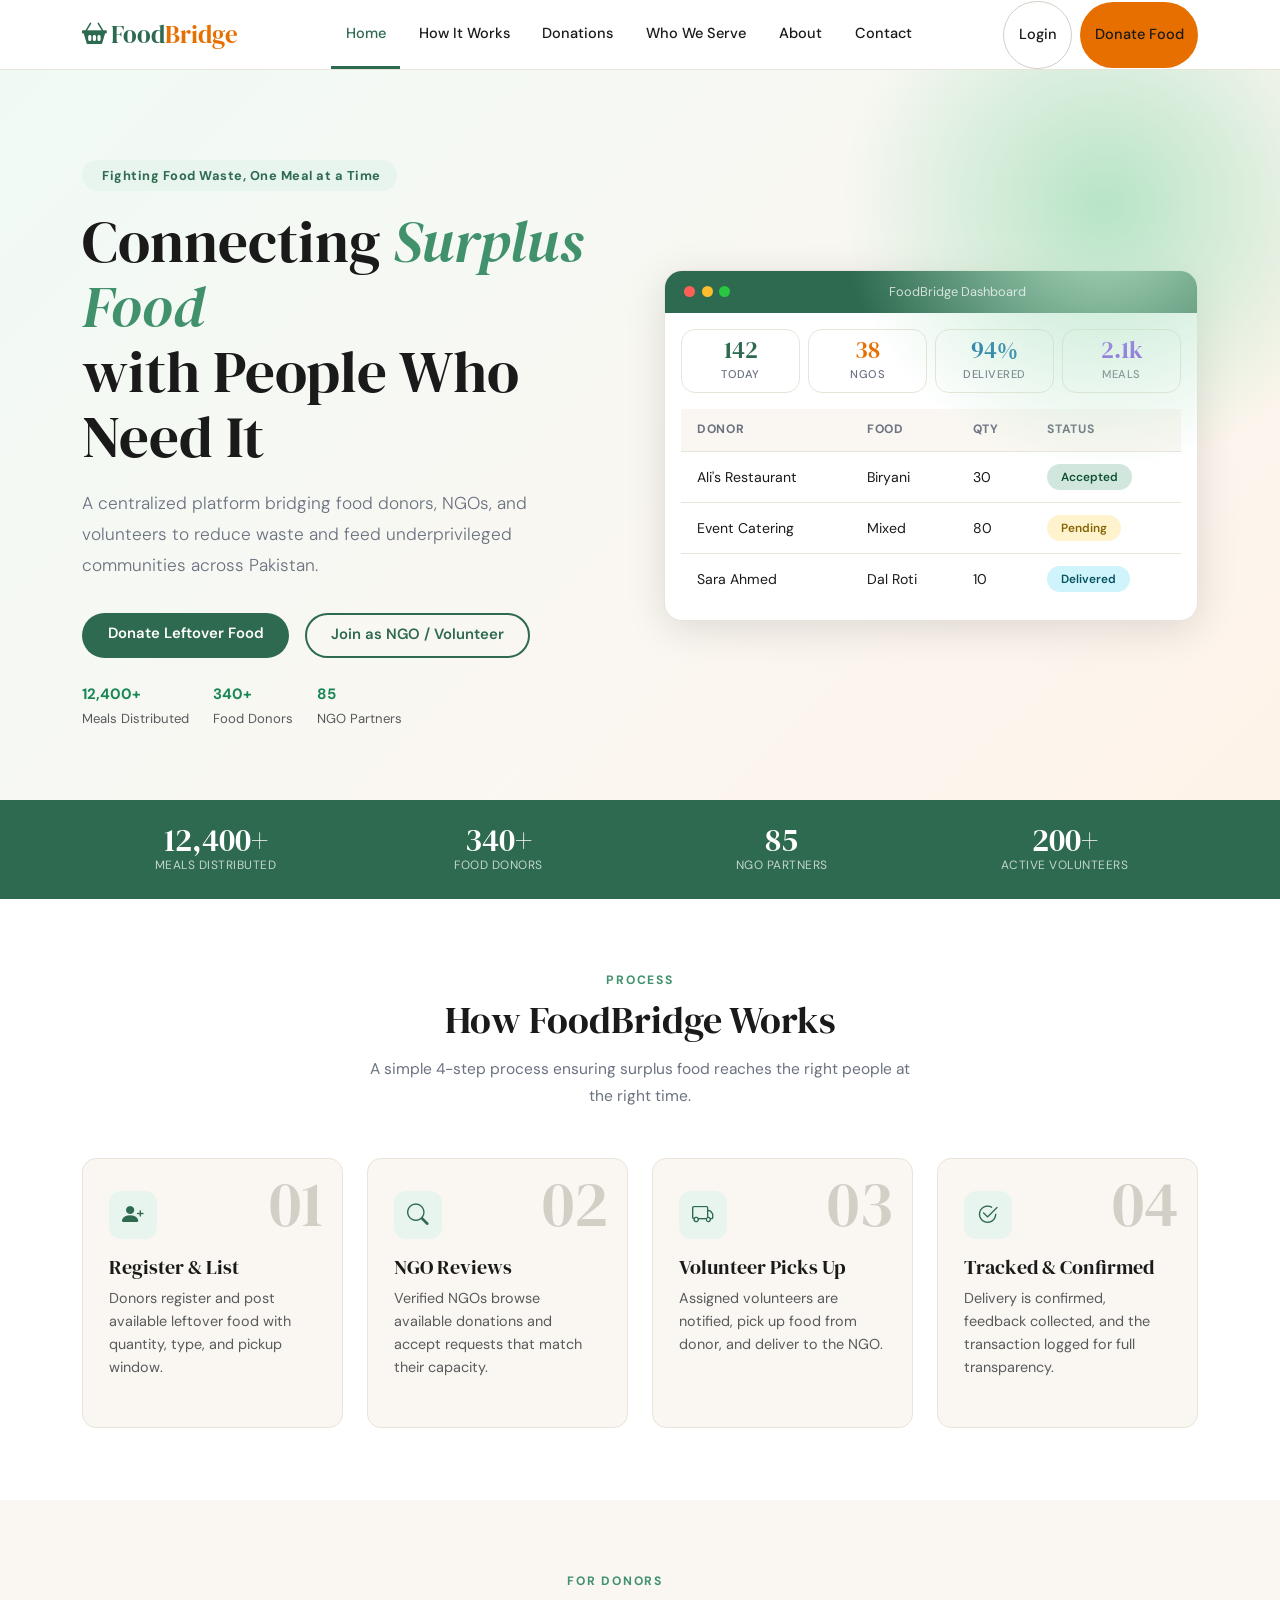
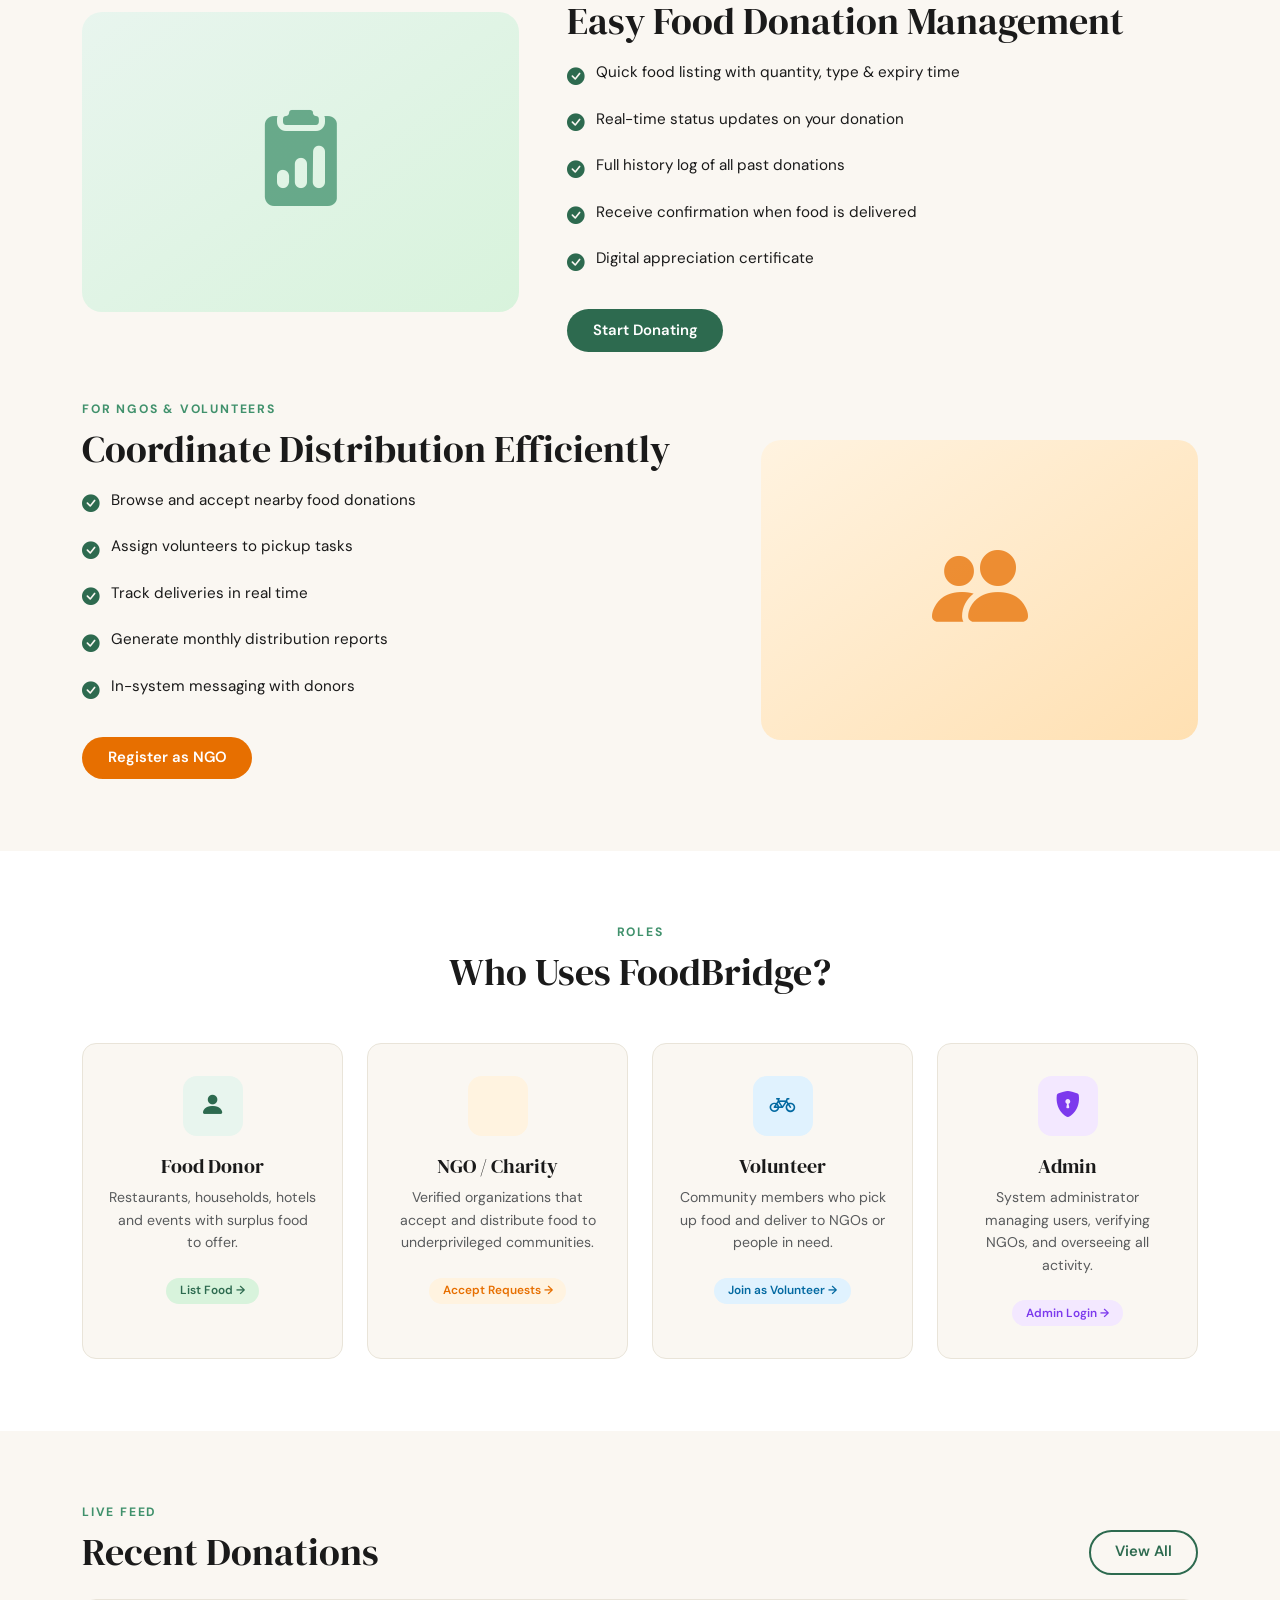
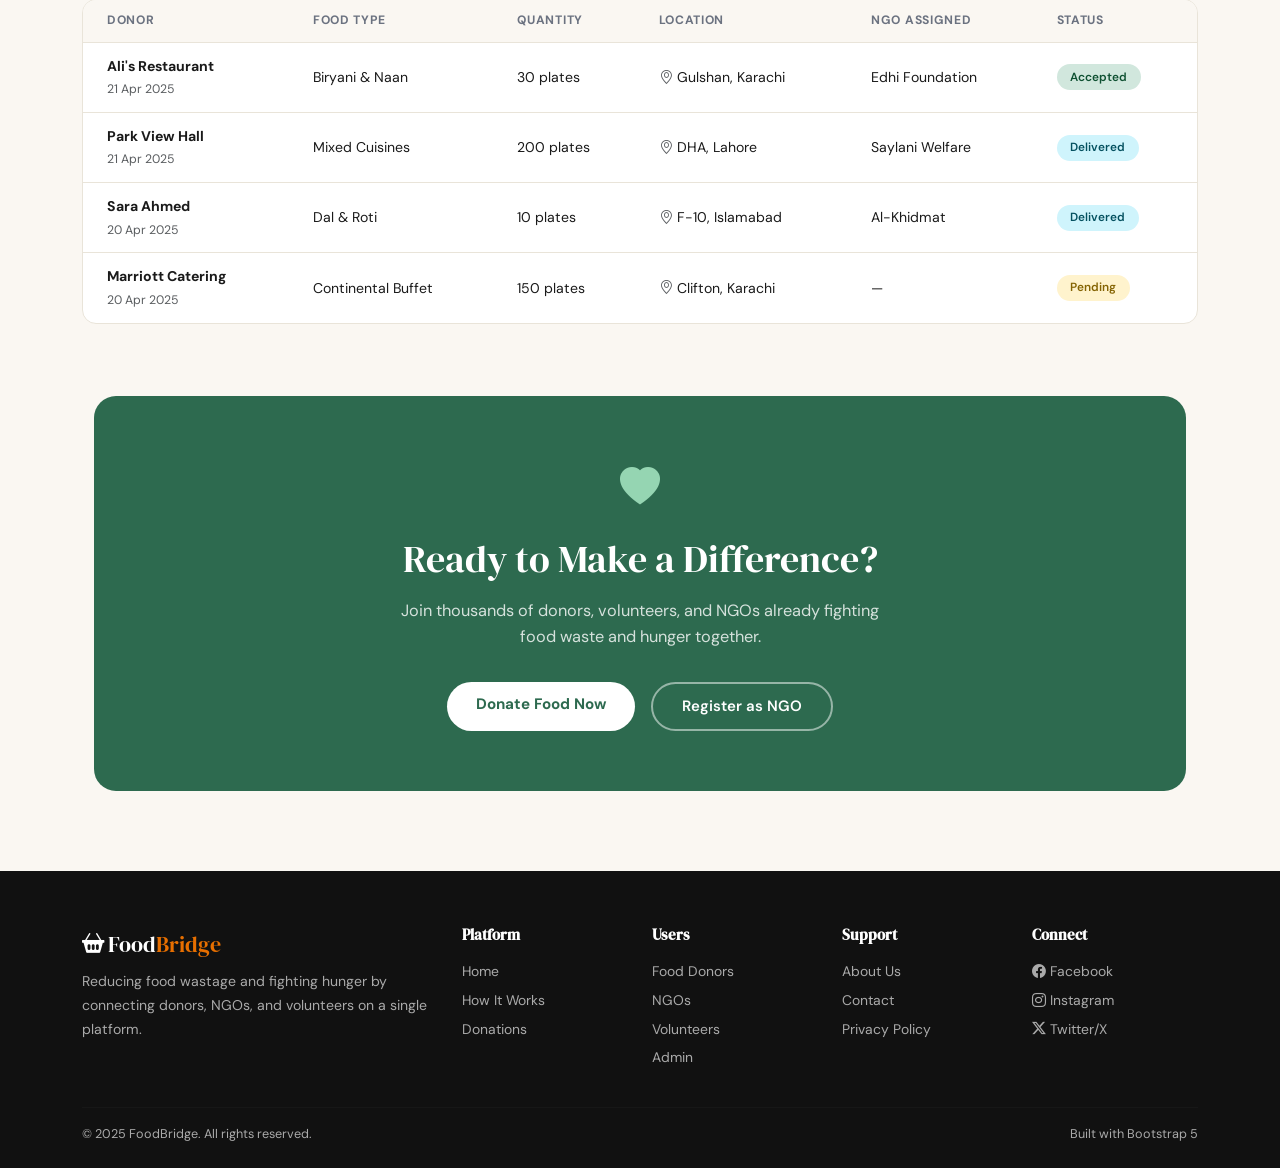
==== index.html @ a59d972d "added pages" ====
<!DOCTYPE html>
<html lang="en">
<head>
  <meta charset="UTF-8"/>
  <meta name="viewport" content="width=device-width,initial-scale=1"/>
  <title>FoodBridge – Leftover Food Management System</title>
  <link href="https://cdn.jsdelivr.net/npm/bootstrap@5.3.3/dist/css/bootstrap.min.css" rel="stylesheet"/>
  <link href="https://cdn.jsdelivr.net/npm/bootstrap-icons@1.11.3/font/bootstrap-icons.min.css" rel="stylesheet"/>
  <link href="../assets/css/style.css" rel="stylesheet"/>
</head>
<body>

<!-- NAVBAR -->
<nav class="navbar navbar-expand-lg fb-navbar">
  <div class="container">
    <a class="navbar-brand" href="index.html"><i class="bi bi-basket2-fill me-1"></i>Food<span>Bridge</span></a>
    <button class="navbar-toggler border-0" type="button" data-bs-toggle="collapse" data-bs-target="#nav">
      <span class="navbar-toggler-icon"></span>
    </button>
    <div class="collapse navbar-collapse" id="nav">
      <ul class="navbar-nav mx-auto gap-1">
        <li class="nav-item"><a class="nav-link active" href="index.html">Home</a></li>
        <li class="nav-item"><a class="nav-link" href="#how">How It Works</a></li>
        <li class="nav-item"><a class="nav-link" href="donations-list.html">Donations</a></li>
        <li class="nav-item"><a class="nav-link" href="#roles">Who We Serve</a></li>
        <li class="nav-item"><a class="nav-link" href="about.html">About</a></li>
        <li class="nav-item"><a class="nav-link" href="about.html#contact">Contact</a></li>
      </ul>
      <div class="d-flex align-items-center gap-2">
        <a href="login.html" class="nav-link btn-nav-login">Login</a>
        <a href="donate-form.html" class="nav-link btn-nav-donate">Donate Food</a>
      </div>
    </div>
  </div>
</nav>

<!-- HERO -->
<section class="hero-section">
  <div class="container">
    <div class="row align-items-center g-5">
      <div class="col-lg-6" data-aos="fade-right">
        <div class="hero-badge"><i class="bi bi-leaf-fill me-1"></i>Fighting Food Waste, One Meal at a Time</div>
        <h1>Connecting <em>Surplus Food</em><br>with People Who Need It</h1>
        <p class="lead">A centralized platform bridging food donors, NGOs, and volunteers to reduce waste and feed underprivileged communities across Pakistan.</p>
        <div class="d-flex flex-wrap gap-3">
          <a href="donate-form.html" class="btn-green">Donate Leftover Food</a>
          <a href="login.html" class="btn-outline-green">Join as NGO / Volunteer</a>
        </div>
        <div class="d-flex flex-wrap gap-4 mt-4">
          <div><span class="fw-bold text-success">12,400+</span><br><small class="text-muted">Meals Distributed</small></div>
          <div><span class="fw-bold text-success">340+</span><br><small class="text-muted">Food Donors</small></div>
          <div><span class="fw-bold text-success">85</span><br><small class="text-muted">NGO Partners</small></div>
        </div>
      </div>
      <div class="col-lg-6">
        <!-- Mini Dashboard Preview -->
        <div class="dash-preview">
          <div class="dash-preview-bar">
            <div class="dash-dot" style="background:#ff5f57"></div>
            <div class="dash-dot" style="background:#febc2e"></div>
            <div class="dash-dot" style="background:#28c840"></div>
            <span class="text-white opacity-75 ms-auto me-auto" style="font-size:.8rem">FoodBridge Dashboard</span>
          </div>
          <div class="p-3">
            <div class="row g-2 mb-3">
              <div class="col-6 col-md-3"><div class="stat-card p-2 text-center"><div class="stat-val" style="font-size:1.5rem;color:var(--green)">142</div><div class="stat-lbl" style="font-size:.7rem">Today</div></div></div>
              <div class="col-6 col-md-3"><div class="stat-card p-2 text-center"><div class="stat-val" style="font-size:1.5rem;color:var(--amber)">38</div><div class="stat-lbl" style="font-size:.7rem">NGOs</div></div></div>
              <div class="col-6 col-md-3"><div class="stat-card p-2 text-center"><div class="stat-val" style="font-size:1.5rem;color:var(--blue)">94%</div><div class="stat-lbl" style="font-size:.7rem">Delivered</div></div></div>
              <div class="col-6 col-md-3"><div class="stat-card p-2 text-center"><div class="stat-val" style="font-size:1.5rem;color:var(--purple)">2.1k</div><div class="stat-lbl" style="font-size:.7rem">Meals</div></div></div>
            </div>
            <div class="table-responsive" style="font-size:.8rem">
              <table class="fb-table">
                <thead><tr><th>Donor</th><th>Food</th><th>Qty</th><th>Status</th></tr></thead>
                <tbody>
                  <tr><td>Ali's Restaurant</td><td>Biryani</td><td>30</td><td><span class="badge-status badge-accepted">Accepted</span></td></tr>
                  <tr><td>Event Catering</td><td>Mixed</td><td>80</td><td><span class="badge-status badge-pending">Pending</span></td></tr>
                  <tr><td>Sara Ahmed</td><td>Dal Roti</td><td>10</td><td><span class="badge-status badge-delivered">Delivered</span></td></tr>
                </tbody>
              </table>
            </div>
          </div>
        </div>
      </div>
    </div>
  </div>
</section>

<!-- STATS STRIP -->
<div class="stats-strip">
  <div class="container">
    <div class="row text-center g-3">
      <div class="col-6 col-md-3"><div class="s-num">12,400+</div><div class="s-lbl">Meals Distributed</div></div>
      <div class="col-6 col-md-3"><div class="s-num">340+</div><div class="s-lbl">Food Donors</div></div>
      <div class="col-6 col-md-3"><div class="s-num">85</div><div class="s-lbl">NGO Partners</div></div>
      <div class="col-6 col-md-3"><div class="s-num">200+</div><div class="s-lbl">Active Volunteers</div></div>
    </div>
  </div>
</div>

<!-- HOW IT WORKS -->
<section id="how" style="padding:72px 0;background:var(--white)">
  <div class="container">
    <div class="text-center mb-5">
      <span class="section-tag">Process</span>
      <h2 class="section-title">How FoodBridge Works</h2>
      <p class="section-sub mx-auto text-center">A simple 4-step process ensuring surplus food reaches the right people at the right time.</p>
    </div>
    <div class="row g-4">
      <div class="col-sm-6 col-lg-3">
        <div class="step-card h-100"><span class="step-num">01</span>
          <div class="step-icon"><i class="bi bi-person-plus-fill"></i></div>
          <h5>Register & List</h5><p class="text-muted" style="font-size:.9rem">Donors register and post available leftover food with quantity, type, and pickup window.</p>
        </div>
      </div>
      <div class="col-sm-6 col-lg-3">
        <div class="step-card h-100"><span class="step-num">02</span>
          <div class="step-icon"><i class="bi bi-search"></i></div>
          <h5>NGO Reviews</h5><p class="text-muted" style="font-size:.9rem">Verified NGOs browse available donations and accept requests that match their capacity.</p>
        </div>
      </div>
      <div class="col-sm-6 col-lg-3">
        <div class="step-card h-100"><span class="step-num">03</span>
          <div class="step-icon"><i class="bi bi-truck"></i></div>
          <h5>Volunteer Picks Up</h5><p class="text-muted" style="font-size:.9rem">Assigned volunteers are notified, pick up food from donor, and deliver to the NGO.</p>
        </div>
      </div>
      <div class="col-sm-6 col-lg-3">
        <div class="step-card h-100"><span class="step-num">04</span>
          <div class="step-icon"><i class="bi bi-check2-circle"></i></div>
          <h5>Tracked & Confirmed</h5><p class="text-muted" style="font-size:.9rem">Delivery is confirmed, feedback collected, and the transaction logged for full transparency.</p>
        </div>
      </div>
    </div>
  </div>
</section>

<!-- FEATURES -->
<section style="padding:72px 0">
  <div class="container">
    <div class="row align-items-center g-5 mb-5">
      <div class="col-lg-5">
        <div style="background:linear-gradient(145deg,#e8f5ee,#d8f3dc);border-radius:20px;padding:2.5rem;min-height:300px;display:flex;align-items:center;justify-content:center">
          <i class="bi bi-clipboard2-data-fill" style="font-size:6rem;color:var(--green-mid);opacity:.75"></i>
        </div>
      </div>
      <div class="col-lg-7">
        <span class="section-tag">For Donors</span>
        <h2 class="section-title">Easy Food Donation Management</h2>
        <ul class="feat-list mt-3">
          <li><i class="bi bi-check-circle-fill"></i>Quick food listing with quantity, type & expiry time</li>
          <li><i class="bi bi-check-circle-fill"></i>Real-time status updates on your donation</li>
          <li><i class="bi bi-check-circle-fill"></i>Full history log of all past donations</li>
          <li><i class="bi bi-check-circle-fill"></i>Receive confirmation when food is delivered</li>
          <li><i class="bi bi-check-circle-fill"></i>Digital appreciation certificate</li>
        </ul>
        <a href="donate-form.html" class="btn-green mt-3 d-inline-block">Start Donating</a>
      </div>
    </div>
    <div class="row align-items-center flex-lg-row-reverse g-5">
      <div class="col-lg-5">
        <div style="background:linear-gradient(145deg,#fff3e0,#ffe0b2);border-radius:20px;padding:2.5rem;min-height:300px;display:flex;align-items:center;justify-content:center">
          <i class="bi bi-people-fill" style="font-size:6rem;color:var(--amber);opacity:.75"></i>
        </div>
      </div>
      <div class="col-lg-7">
        <span class="section-tag">For NGOs & Volunteers</span>
        <h2 class="section-title">Coordinate Distribution Efficiently</h2>
        <ul class="feat-list mt-3">
          <li><i class="bi bi-check-circle-fill"></i>Browse and accept nearby food donations</li>
          <li><i class="bi bi-check-circle-fill"></i>Assign volunteers to pickup tasks</li>
          <li><i class="bi bi-check-circle-fill"></i>Track deliveries in real time</li>
          <li><i class="bi bi-check-circle-fill"></i>Generate monthly distribution reports</li>
          <li><i class="bi bi-check-circle-fill"></i>In-system messaging with donors</li>
        </ul>
        <a href="login.html" class="btn-amber mt-3 d-inline-block">Register as NGO</a>
      </div>
    </div>
  </div>
</section>

<!-- ROLES -->
<section id="roles" style="padding:72px 0;background:var(--white)">
  <div class="container">
    <div class="text-center mb-5">
      <span class="section-tag">Roles</span>
      <h2 class="section-title">Who Uses FoodBridge?</h2>
    </div>
    <div class="row g-4">
      <div class="col-sm-6 col-lg-3">
        <div class="role-card h-100">
          <div class="role-icon" style="background:#e8f5ee;color:var(--green)"><i class="bi bi-person-fill"></i></div>
          <h5>Food Donor</h5><p class="text-muted" style="font-size:.88rem">Restaurants, households, hotels and events with surplus food to offer.</p>
          <a href="donate-form.html" class="badge-status badge-verified mt-2 d-inline-block">List Food →</a>
        </div>
      </div>
      <div class="col-sm-6 col-lg-3">
        <div class="role-card h-100">
          <div class="role-icon" style="background:var(--amber-light);color:var(--amber)"><i class="bi bi-building-fill-heart"></i></div>
          <h5>NGO / Charity</h5><p class="text-muted" style="font-size:.88rem">Verified organizations that accept and distribute food to underprivileged communities.</p>
          <a href="login.html" class="badge-status badge-role-ngo mt-2 d-inline-block">Accept Requests →</a>
        </div>
      </div>
      <div class="col-sm-6 col-lg-3">
        <div class="role-card h-100">
          <div class="role-icon" style="background:var(--blue-light);color:var(--blue)"><i class="bi bi-bicycle"></i></div>
          <h5>Volunteer</h5><p class="text-muted" style="font-size:.88rem">Community members who pick up food and deliver to NGOs or people in need.</p>
          <a href="login.html" class="badge-status badge-role-vol mt-2 d-inline-block">Join as Volunteer →</a>
        </div>
      </div>
      <div class="col-sm-6 col-lg-3">
        <div class="role-card h-100">
          <div class="role-icon" style="background:var(--purple-light);color:var(--purple)"><i class="bi bi-shield-lock-fill"></i></div>
          <h5>Admin</h5><p class="text-muted" style="font-size:.88rem">System administrator managing users, verifying NGOs, and overseeing all activity.</p>
          <a href="login.html" class="badge-status badge-role-admin mt-2 d-inline-block">Admin Login →</a>
        </div>
      </div>
    </div>
  </div>
</section>

<!-- RECENT DONATIONS -->
<section style="padding:72px 0">
  <div class="container">
    <div class="d-flex align-items-end justify-content-between flex-wrap gap-3 mb-4">
      <div><span class="section-tag">Live Feed</span><h2 class="section-title mb-0">Recent Donations</h2></div>
      <a href="donations-list.html" class="btn-outline-green">View All</a>
    </div>
    <div class="fb-card p-0 overflow-hidden">
      <div class="table-responsive">
        <table class="fb-table">
          <thead><tr><th class="ps-4">Donor</th><th>Food Type</th><th>Quantity</th><th>Location</th><th>NGO Assigned</th><th>Status</th></tr></thead>
          <tbody>
            <tr><td class="ps-4"><strong>Ali's Restaurant</strong><br><small class="text-muted">21 Apr 2025</small></td><td>Biryani & Naan</td><td>30 plates</td><td><i class="bi bi-geo-alt text-muted me-1"></i>Gulshan, Karachi</td><td>Edhi Foundation</td><td><span class="badge-status badge-accepted">Accepted</span></td></tr>
            <tr><td class="ps-4"><strong>Park View Hall</strong><br><small class="text-muted">21 Apr 2025</small></td><td>Mixed Cuisines</td><td>200 plates</td><td><i class="bi bi-geo-alt text-muted me-1"></i>DHA, Lahore</td><td>Saylani Welfare</td><td><span class="badge-status badge-delivered">Delivered</span></td></tr>
            <tr><td class="ps-4"><strong>Sara Ahmed</strong><br><small class="text-muted">20 Apr 2025</small></td><td>Dal & Roti</td><td>10 plates</td><td><i class="bi bi-geo-alt text-muted me-1"></i>F-10, Islamabad</td><td>Al-Khidmat</td><td><span class="badge-status badge-delivered">Delivered</span></td></tr>
            <tr><td class="ps-4"><strong>Marriott Catering</strong><br><small class="text-muted">20 Apr 2025</small></td><td>Continental Buffet</td><td>150 plates</td><td><i class="bi bi-geo-alt text-muted me-1"></i>Clifton, Karachi</td><td>—</td><td><span class="badge-status badge-pending">Pending</span></td></tr>
          </tbody>
        </table>
      </div>
    </div>
  </div>
</section>

<!-- CTA -->
<section style="padding:0 0 80px">
  <div class="container">
    <div class="cta-block">
      <i class="bi bi-heart-fill fs-1 mb-3 d-block" style="color:var(--green-light)"></i>
      <h2>Ready to Make a Difference?</h2>
      <p>Join thousands of donors, volunteers, and NGOs already fighting food waste and hunger together.</p>
      <div class="d-flex justify-content-center flex-wrap gap-3">
        <a href="donate-form.html" class="btn-white">Donate Food Now</a>
        <a href="login.html" style="border:2px solid rgba(255,255,255,.5);color:#fff;border-radius:50px;padding:.65rem 1.8rem;font-weight:600;display:inline-block">Register as NGO</a>
      </div>
    </div>
  </div>
</section>

<!-- FOOTER -->
<footer class="fb-footer">
  <div class="container">
    <div class="row g-4">
      <div class="col-lg-4">
        <div class="brand mb-2"><i class="bi bi-basket2-fill me-1"></i>Food<span>Bridge</span></div>
        <p style="font-size:.88rem;line-height:1.7">Reducing food wastage and fighting hunger by connecting donors, NGOs, and volunteers on a single platform.</p>
      </div>
      <div class="col-6 col-md-3 col-lg-2"><h6>Platform</h6><a href="index.html">Home</a><a href="#how">How It Works</a><a href="donations-list.html">Donations</a></div>
      <div class="col-6 col-md-3 col-lg-2"><h6>Users</h6><a href="donate-form.html">Food Donors</a><a href="login.html">NGOs</a><a href="login.html">Volunteers</a><a href="login.html">Admin</a></div>
      <div class="col-6 col-md-3 col-lg-2"><h6>Support</h6><a href="about.html">About Us</a><a href="about.html#contact">Contact</a><a href="#">Privacy Policy</a></div>
      <div class="col-6 col-md-3 col-lg-2"><h6>Connect</h6><a href="#"><i class="bi bi-facebook me-1"></i>Facebook</a><a href="#"><i class="bi bi-instagram me-1"></i>Instagram</a><a href="#"><i class="bi bi-twitter-x me-1"></i>Twitter/X</a></div>
    </div>
    <hr/><div class="d-flex flex-wrap justify-content-between gap-2"><small>© 2025 FoodBridge. All rights reserved.</small><small>Built with Bootstrap 5</small></div>
  </div>
</footer>

<script src="https://cdn.jsdelivr.net/npm/bootstrap@5.3.3/dist/js/bootstrap.bundle.min.js"></script>
<script src="../js/main.js"></script>
</body>
</html>
---- assets/css/style.css ----
/* ============================================================
   FoodBridge – Global Stylesheet
   Leftover Food Management System
   ============================================================ */

@import url('https://fonts.googleapis.com/css2?family=DM+Serif+Display:ital@0;1&family=DM+Sans:opsz,wght@9..40,300;9..40,400;9..40,500;9..40,600;9..40,700&display=swap');

/* ── CSS VARIABLES ── */
:root {
  --green:        #2d6a4f;
  --green-mid:    #40916c;
  --green-light:  #95d5b2;
  --green-pale:   #d8f3dc;
  --cream:        #faf7f2;
  --sand:         #e9e4d9;
  --sand-dark:    #d4cfc6;
  --amber:        #e76f00;
  --amber-light:  #fff3e0;
  --red:          #dc3545;
  --blue:         #0369a1;
  --blue-light:   #e0f2fe;
  --purple:       #7c3aed;
  --purple-light: #f3e8ff;
  --text-dark:    #1a1a1a;
  --text-mid:     #374151;
  --text-muted:   #6b7280;
  --white:        #ffffff;
  --radius:       14px;
  --radius-sm:    8px;
  --radius-lg:    20px;
  --shadow-sm:    0 2px 8px rgba(0,0,0,.07);
  --shadow:       0 4px 24px rgba(45,106,79,.12);
  --shadow-lg:    0 8px 40px rgba(0,0,0,.12);
  --sidebar-w:    260px;
  --topbar-h:     64px;
  --transition:   all .22s ease;
}

/* ── RESET & BASE ── */
*, *::before, *::after { box-sizing: border-box; margin: 0; padding: 0; }
html { scroll-behavior: smooth; }
body { font-family: 'DM Sans', sans-serif; background: var(--cream); color: var(--text-dark); line-height: 1.6; font-size: 15px; }
a { text-decoration: none; color: inherit; }
img { max-width: 100%; }
ul { list-style: none; padding: 0; margin: 0; }

/* ── TYPOGRAPHY ── */
h1, h2, h3, h4, h5, h6 { font-family: 'DM Serif Display', serif; line-height: 1.2; }
.serif { font-family: 'DM Serif Display', serif; }
.section-tag { font-size: .76rem; font-weight: 700; letter-spacing: 1.8px; text-transform: uppercase; color: var(--green-mid); margin-bottom: .4rem; display: block; }
.section-title { font-size: clamp(1.8rem, 3vw, 2.5rem); margin-bottom: .8rem; }
.section-sub  { color: var(--text-muted); font-size: .97rem; line-height: 1.75; max-width: 540px; }

/* ── NAVBAR ── */
.fb-navbar { background: var(--white); border-bottom: 1.5px solid var(--sand); padding: 0 2rem; position: sticky; top: 0; z-index: 1030; }
.fb-navbar .navbar-brand { font-family: 'DM Serif Display', serif; font-size: 1.55rem; color: var(--green) !important; }
.fb-navbar .navbar-brand span { color: var(--amber); }
.fb-navbar .nav-link { font-size: .91rem; font-weight: 500; color: var(--text-dark) !important; padding: 1.35rem .9rem !important; border-bottom: 3px solid transparent; transition: var(--transition); }
.fb-navbar .nav-link:hover, .fb-navbar .nav-link.active { color: var(--green) !important; border-bottom-color: var(--green); }
.btn-nav-login  { border: 1.5px solid var(--sand-dark) !important; border-radius: 50px !important; padding: .4rem 1.1rem !important; border-bottom: 1.5px solid var(--sand-dark) !important; }
.btn-nav-donate { background: var(--amber); color: #fff !important; border-radius: 50px !important; padding: .42rem 1.3rem !important; border-bottom: none !important; font-weight: 600; }
.btn-nav-donate:hover { background: #c95e00; }

/* ── BUTTONS ── */
.btn-green        { background: var(--green); color: #fff; border: none; border-radius: 50px; padding: .6rem 1.6rem; font-weight: 600; font-size: .93rem; transition: var(--transition); display: inline-block; cursor: pointer; }
.btn-green:hover  { background: var(--green-mid); color: #fff; }
.btn-amber        { background: var(--amber); color: #fff; border: none; border-radius: 50px; padding: .6rem 1.6rem; font-weight: 600; font-size: .93rem; transition: var(--transition); display: inline-block; cursor: pointer; }
.btn-amber:hover  { background: #c95e00; color: #fff; }
.btn-outline-green { border: 2px solid var(--green); color: var(--green); background: transparent; border-radius: 50px; padding: .55rem 1.5rem; font-weight: 600; font-size: .93rem; transition: var(--transition); display: inline-block; cursor: pointer; }
.btn-outline-green:hover { background: var(--green); color: #fff; }
.btn-white        { background: #fff; color: var(--green); border: none; border-radius: 50px; padding: .65rem 1.8rem; font-weight: 700; font-size: .95rem; transition: var(--transition); display: inline-block; cursor: pointer; }
.btn-white:hover  { background: var(--cream); }
.btn-sm-green     { background: var(--green); color: #fff; border: none; border-radius: 8px; padding: .35rem 1rem; font-size: .82rem; font-weight: 600; cursor: pointer; transition: var(--transition); }
.btn-sm-green:hover { background: var(--green-mid); }
.btn-sm-amber     { background: var(--amber); color: #fff; border: none; border-radius: 8px; padding: .35rem 1rem; font-size: .82rem; font-weight: 600; cursor: pointer; transition: var(--transition); }
.btn-sm-red       { background: var(--red); color: #fff; border: none; border-radius: 8px; padding: .35rem 1rem; font-size: .82rem; font-weight: 600; cursor: pointer; }
.btn-sm-outline   { background: transparent; color: var(--text-muted); border: 1.5px solid var(--sand-dark); border-radius: 8px; padding: .33rem .9rem; font-size: .82rem; font-weight: 500; cursor: pointer; transition: var(--transition); }
.btn-sm-outline:hover { border-color: var(--green); color: var(--green); }

/* ── BADGES ── */
.badge-status      { display: inline-block; font-size: .74rem; font-weight: 600; border-radius: 50px; padding: .22rem .85rem; }
.badge-pending     { background: #fff3cd; color: #856404; }
.badge-accepted    { background: #d1e7dd; color: #0f5132; }
.badge-delivered   { background: #cff4fc; color: #055160; }
.badge-rejected    { background: #f8d7da; color: #842029; }
.badge-active      { background: #d1e7dd; color: #0f5132; }
.badge-inactive    { background: #e2e3e5; color: #41464b; }
.badge-verified    { background: var(--green-pale); color: var(--green); }
.badge-role-donor  { background: var(--green-pale); color: var(--green); }
.badge-role-ngo    { background: var(--amber-light); color: var(--amber); }
.badge-role-vol    { background: var(--blue-light); color: var(--blue); }
.badge-role-admin  { background: var(--purple-light); color: var(--purple); }

/* ── CARDS ── */
.fb-card { background: var(--white); border-radius: var(--radius); border: 1.5px solid var(--sand); padding: 1.6rem; transition: var(--transition); }
.fb-card:hover { box-shadow: var(--shadow); }
.stat-card { background: var(--white); border-radius: var(--radius); border: 1.5px solid var(--sand); padding: 1.4rem 1.6rem; }
.stat-card .stat-val { font-family: 'DM Serif Display', serif; font-size: 2.2rem; line-height: 1; }
.stat-card .stat-lbl { font-size: .78rem; color: var(--text-muted); font-weight: 500; text-transform: uppercase; letter-spacing: .5px; margin-top: .25rem; }
.stat-card .stat-icon { width: 44px; height: 44px; border-radius: 10px; display: flex; align-items: center; justify-content: center; font-size: 1.2rem; }

/* ── FORMS ── */
.fb-form-group { margin-bottom: 1.2rem; }
.fb-form-group label { display: block; font-size: .87rem; font-weight: 600; margin-bottom: .4rem; color: var(--text-mid); }
.fb-input { width: 100%; border: 1.5px solid var(--sand-dark); border-radius: var(--radius-sm); padding: .65rem 1rem; font-family: 'DM Sans', sans-serif; font-size: .93rem; color: var(--text-dark); background: var(--white); transition: var(--transition); outline: none; }
.fb-input:focus { border-color: var(--green); box-shadow: 0 0 0 3px rgba(45,106,79,.1); }
.fb-select { appearance: none; background-image: url("data:image/svg+xml,%3Csvg xmlns='http://www.w3.org/2000/svg' width='12' height='8' viewBox='0 0 12 8'%3E%3Cpath d='M1 1l5 5 5-5' stroke='%236b7280' stroke-width='1.5' fill='none' stroke-linecap='round'/%3E%3C/svg%3E"); background-repeat: no-repeat; background-position: right 1rem center; padding-right: 2.5rem; }
.fb-textarea { resize: vertical; min-height: 100px; }
.form-hint { font-size: .78rem; color: var(--text-muted); margin-top: .3rem; }

/* ── TABLES ── */
.fb-table { width: 100%; border-collapse: collapse; }
.fb-table thead th { font-size: .76rem; font-weight: 700; text-transform: uppercase; letter-spacing: .7px; color: var(--text-muted); background: var(--cream); padding: .7rem 1rem; border-bottom: 1.5px solid var(--sand); white-space: nowrap; }
.fb-table tbody td { padding: .75rem 1rem; border-bottom: 1px solid var(--sand); font-size: .88rem; vertical-align: middle; }
.fb-table tbody tr:last-child td { border-bottom: none; }
.fb-table tbody tr:hover td { background: #f9fbf9; }

/* ── SIDEBAR LAYOUT ── */
.fb-layout { display: flex; min-height: 100vh; }
.fb-sidebar { width: var(--sidebar-w); background: var(--white); border-right: 1.5px solid var(--sand); display: flex; flex-direction: column; position: fixed; top: 0; left: 0; height: 100vh; z-index: 100; transition: var(--transition); }
.fb-sidebar-brand { padding: 1.4rem 1.5rem 1rem; border-bottom: 1.5px solid var(--sand); font-family: 'DM Serif Display', serif; font-size: 1.35rem; color: var(--green); }
.fb-sidebar-brand span { color: var(--amber); }
.fb-sidebar-nav { flex: 1; padding: 1rem .75rem; overflow-y: auto; }
.fb-sidebar-section { font-size: .68rem; font-weight: 700; letter-spacing: 1.5px; text-transform: uppercase; color: var(--text-muted); padding: .8rem .75rem .3rem; }
.fb-nav-item { display: flex; align-items: center; gap: .75rem; padding: .65rem .85rem; border-radius: var(--radius-sm); color: var(--text-mid); font-size: .9rem; font-weight: 500; margin-bottom: .15rem; transition: var(--transition); cursor: pointer; }
.fb-nav-item i { font-size: 1.05rem; width: 20px; text-align: center; }
.fb-nav-item:hover { background: var(--cream); color: var(--green); }
.fb-nav-item.active { background: #e8f5ee; color: var(--green); font-weight: 600; }
.fb-nav-item .badge-count { margin-left: auto; background: var(--amber); color: #fff; font-size: .68rem; font-weight: 700; border-radius: 50px; padding: .1rem .5rem; }
.fb-sidebar-footer { padding: 1rem 1.5rem; border-top: 1.5px solid var(--sand); }
.fb-user-chip { display: flex; align-items: center; gap: .75rem; }
.fb-avatar { width: 36px; height: 36px; border-radius: 50%; background: var(--green-pale); color: var(--green); display: flex; align-items: center; justify-content: center; font-weight: 700; font-size: .85rem; flex-shrink: 0; }
.fb-user-chip .name { font-size: .87rem; font-weight: 600; line-height: 1.3; }
.fb-user-chip .role { font-size: .73rem; color: var(--text-muted); }

/* ── MAIN CONTENT AREA ── */
.fb-main { margin-left: var(--sidebar-w); flex: 1; display: flex; flex-direction: column; min-height: 100vh; }
.fb-topbar { height: var(--topbar-h); background: var(--white); border-bottom: 1.5px solid var(--sand); display: flex; align-items: center; padding: 0 2rem; gap: 1rem; position: sticky; top: 0; z-index: 99; }
.fb-topbar .page-title { font-family: 'DM Serif Display', serif; font-size: 1.25rem; flex: 1; }
.fb-topbar-actions { display: flex; align-items: center; gap: .75rem; }
.fb-content { padding: 2rem; flex: 1; }
.fb-search { background: var(--cream); border: 1.5px solid var(--sand-dark); border-radius: 50px; padding: .45rem 1rem .45rem 2.5rem; font-size: .88rem; outline: none; width: 220px; position: relative; font-family: 'DM Sans', sans-serif; }
.search-wrap { position: relative; }
.search-wrap i { position: absolute; left: .85rem; top: 50%; transform: translateY(-50%); color: var(--text-muted); font-size: .9rem; }

/* ── FOOTER (public pages) ── */
.fb-footer { background: #111; color: #aaa; padding: 56px 0 24px; }
.fb-footer h6 { color: #fff; font-weight: 600; margin-bottom: 1rem; font-size: .92rem; }
.fb-footer a { color: #aaa; font-size: .87rem; display: block; margin-bottom: .4rem; transition: color .2s; }
.fb-footer a:hover { color: var(--green-light); }
.fb-footer .brand { font-family: 'DM Serif Display', serif; font-size: 1.4rem; color: #fff; }
.fb-footer .brand span { color: var(--amber); }
.fb-footer hr { border-color: #2a2a2a; margin: 2rem 0 1rem; }
.fb-footer small { font-size: .79rem; }

/* ── HERO (landing) ── */
.hero-section { background: linear-gradient(135deg, #f0faf5 0%, var(--cream) 55%, #fef3e9 100%); padding: 90px 0 70px; position: relative; overflow: hidden; }
.hero-section::before { content: ''; position: absolute; width: 550px; height: 550px; background: radial-gradient(circle, #b7e4c7 0%, transparent 68%); top: -140px; right: -100px; border-radius: 50%; pointer-events: none; }
.hero-badge { display: inline-block; background: #e8f5ee; color: var(--green); border-radius: 50px; padding: .32rem 1rem; font-size: .8rem; font-weight: 700; letter-spacing: .5px; margin-bottom: 1.1rem; }
.hero-section h1 { font-size: clamp(2.4rem, 5vw, 3.7rem); line-height: 1.1; margin-bottom: 1.2rem; }
.hero-section h1 em { font-style: italic; color: var(--green-mid); }
.hero-section .lead { font-size: 1.08rem; color: var(--text-muted); max-width: 520px; line-height: 1.78; margin-bottom: 2rem; }

/* Stats strip */
.stats-strip { background: var(--green); color: #fff; padding: 1.5rem 0; }
.stats-strip .s-num { font-family: 'DM Serif Display', serif; font-size: 2rem; line-height: 1; }
.stats-strip .s-lbl { font-size: .75rem; opacity: .72; text-transform: uppercase; letter-spacing: .5px; }

/* How it works steps */
.step-card { background: var(--cream); border-radius: var(--radius); padding: 2rem 1.6rem; border: 1.5px solid var(--sand); position: relative; transition: var(--transition); }
.step-card:hover { box-shadow: var(--shadow); transform: translateY(-4px); }
.step-num  { font-family: 'DM Serif Display', serif; font-size: 4rem; color: var(--sand-dark); position: absolute; top: .8rem; right: 1.2rem; line-height: 1; pointer-events: none; }
.step-icon { width: 48px; height: 48px; background: #e8f5ee; border-radius: 12px; display: flex; align-items: center; justify-content: center; font-size: 1.35rem; color: var(--green); margin-bottom: 1rem; }

/* Role cards */
.role-card { border-radius: var(--radius); padding: 2rem 1.6rem; border: 1.5px solid var(--sand); background: var(--cream); text-align: center; transition: var(--transition); }
.role-card:hover { box-shadow: var(--shadow); transform: translateY(-4px); }
.role-icon { width: 60px; height: 60px; border-radius: 14px; display: flex; align-items: center; justify-content: center; font-size: 1.6rem; margin: 0 auto 1.1rem; }

/* Feature list */
.feat-list li { display: flex; align-items: flex-start; gap: .7rem; margin-bottom: 1rem; font-size: .95rem; }
.feat-list li i { color: var(--green); font-size: 1.1rem; margin-top: .15rem; flex-shrink: 0; }

/* Dashboard preview (hero) */
.dash-preview { background: var(--white); border-radius: 18px; box-shadow: var(--shadow-lg); overflow: hidden; border: 1px solid var(--sand); }
.dash-preview-bar { background: var(--green); padding: .7rem 1.2rem; display: flex; align-items: center; gap: .4rem; }
.dash-dot { width: 11px; height: 11px; border-radius: 50%; }

/* CTA block */
.cta-block { background: var(--green); color: #fff; border-radius: 22px; padding: 60px 40px; text-align: center; margin: 0 12px; }
.cta-block h2 { font-size: clamp(1.8rem, 3vw, 2.5rem); margin-bottom: 1rem; }
.cta-block p  { opacity: .8; max-width: 480px; margin: 0 auto 2rem; font-size: 1.02rem; }

/* Auth pages */
.auth-wrap { min-height: 100vh; display: flex; }
.auth-left  { flex: 1; background: linear-gradient(160deg, var(--green) 0%, #1b4332 100%); display: flex; align-items: center; justify-content: center; padding: 3rem; color: #fff; }
.auth-right { width: 480px; background: var(--cream); display: flex; align-items: center; justify-content: center; padding: 3rem 2.5rem; }
.auth-card  { width: 100%; max-width: 400px; }
.auth-tabs  { display: flex; background: var(--sand); border-radius: 50px; padding: .25rem; margin-bottom: 2rem; }
.auth-tab   { flex: 1; text-align: center; padding: .55rem; border-radius: 50px; font-size: .9rem; font-weight: 600; cursor: pointer; transition: var(--transition); color: var(--text-muted); }
.auth-tab.active { background: var(--white); color: var(--green); box-shadow: var(--shadow-sm); }
.divider { display: flex; align-items: center; gap: 1rem; margin: 1.2rem 0; color: var(--text-muted); font-size: .82rem; }
.divider::before, .divider::after { content: ''; flex: 1; height: 1px; background: var(--sand-dark); }

/* Notification bell */
.notif-btn { position: relative; width: 38px; height: 38px; border-radius: 50%; background: var(--cream); border: 1.5px solid var(--sand); display: flex; align-items: center; justify-content: center; cursor: pointer; transition: var(--transition); }
.notif-btn:hover { border-color: var(--green); color: var(--green); }
.notif-dot { position: absolute; top: 6px; right: 6px; width: 8px; height: 8px; background: var(--amber); border-radius: 50%; border: 2px solid #fff; }

/* Page header */
.page-header { margin-bottom: 1.8rem; }
.page-header h2 { font-size: 1.7rem; }
.page-header p  { color: var(--text-muted); font-size: .93rem; }

/* Empty state */
.empty-state { text-align: center; padding: 4rem 2rem; color: var(--text-muted); }
.empty-state i { font-size: 3rem; opacity: .35; display: block; margin-bottom: 1rem; }
.empty-state p { font-size: .95rem; }

/* Progress bar */
.fb-progress { height: 6px; background: var(--sand); border-radius: 50px; overflow: hidden; }
.fb-progress-bar { height: 100%; background: var(--green); border-radius: 50px; }

/* Timeline */
.timeline { position: relative; padding-left: 2rem; }
.timeline::before { content: ''; position: absolute; left: .7rem; top: 0; bottom: 0; width: 2px; background: var(--sand); }
.tl-item { position: relative; margin-bottom: 1.4rem; }
.tl-dot { position: absolute; left: -1.65rem; top: .3rem; width: 14px; height: 14px; border-radius: 50%; background: var(--green); border: 2px solid var(--white); box-shadow: 0 0 0 2px var(--green-light); }
.tl-item .tl-time { font-size: .75rem; color: var(--text-muted); margin-bottom: .15rem; }
.tl-item .tl-text { font-size: .88rem; }

/* Responsive */
@media (max-width: 992px) {
  .fb-sidebar { transform: translateX(-100%); }
  .fb-sidebar.open { transform: translateX(0); }
  .fb-main { margin-left: 0; }
  .auth-left { display: none; }
  .auth-right { width: 100%; }
}
@media (max-width: 768px) {
  .fb-content { padding: 1.2rem; }
  .hero-section { padding: 60px 0 50px; }
  .cta-block { margin: 0; border-radius: 0; padding: 50px 24px; }
}





.alert {
    padding: 0.75rem 1rem;
    border-radius: 10px;
    font-size: 0.88rem;
    margin-bottom: 1.2rem;
}

.alert-danger {
    background: #fdecea;
    color: #c0392b;
    border: 1px solid #f5c6cb;
}

.alert-success {
    background: #eafaf1;
    color: #1e7e34;
    border: 1px solid #c3e6cb;
}

.alert-warning {
    background: #fff8e1;
    color: #856404;
    border: 1px solid #ffc107;
}

.validator-msg {
    font-size: 0.78rem;
    color: #e74c3c;
    margin-top: 0.25rem;
    display: block;
}
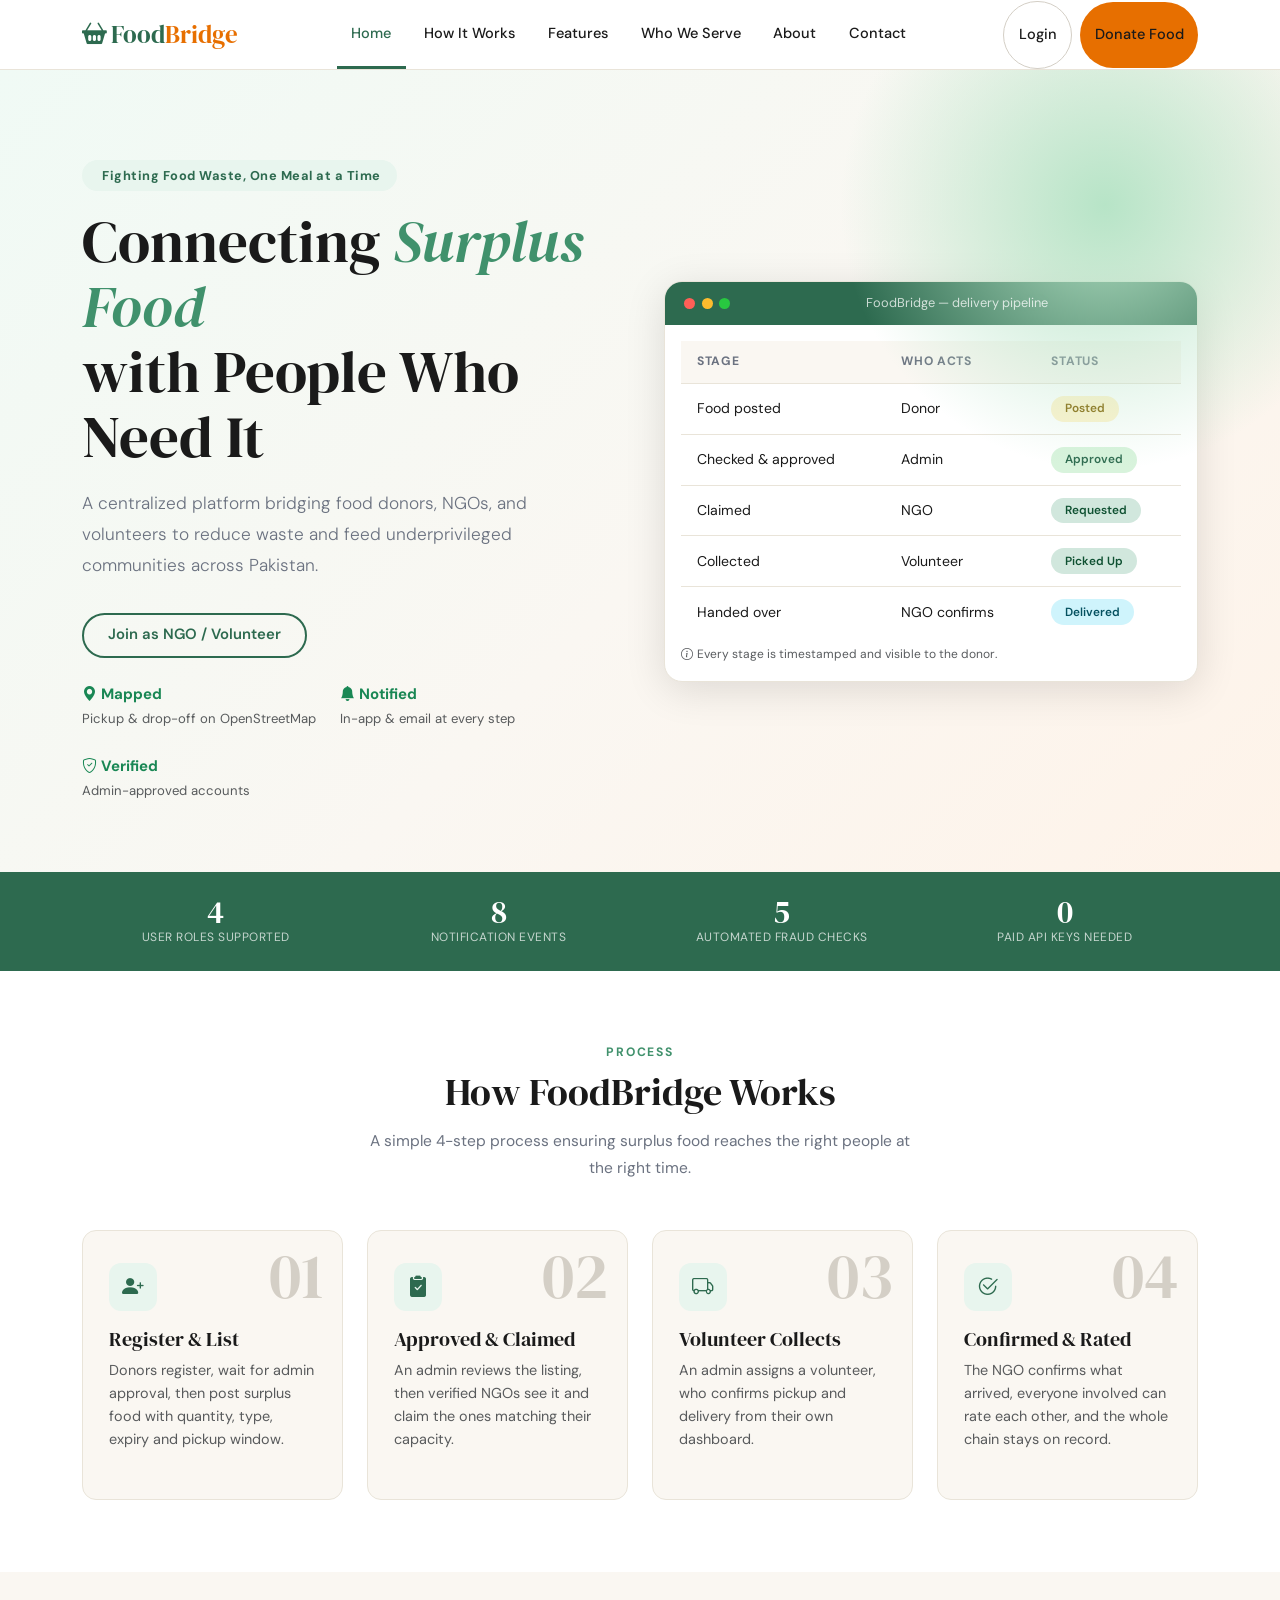
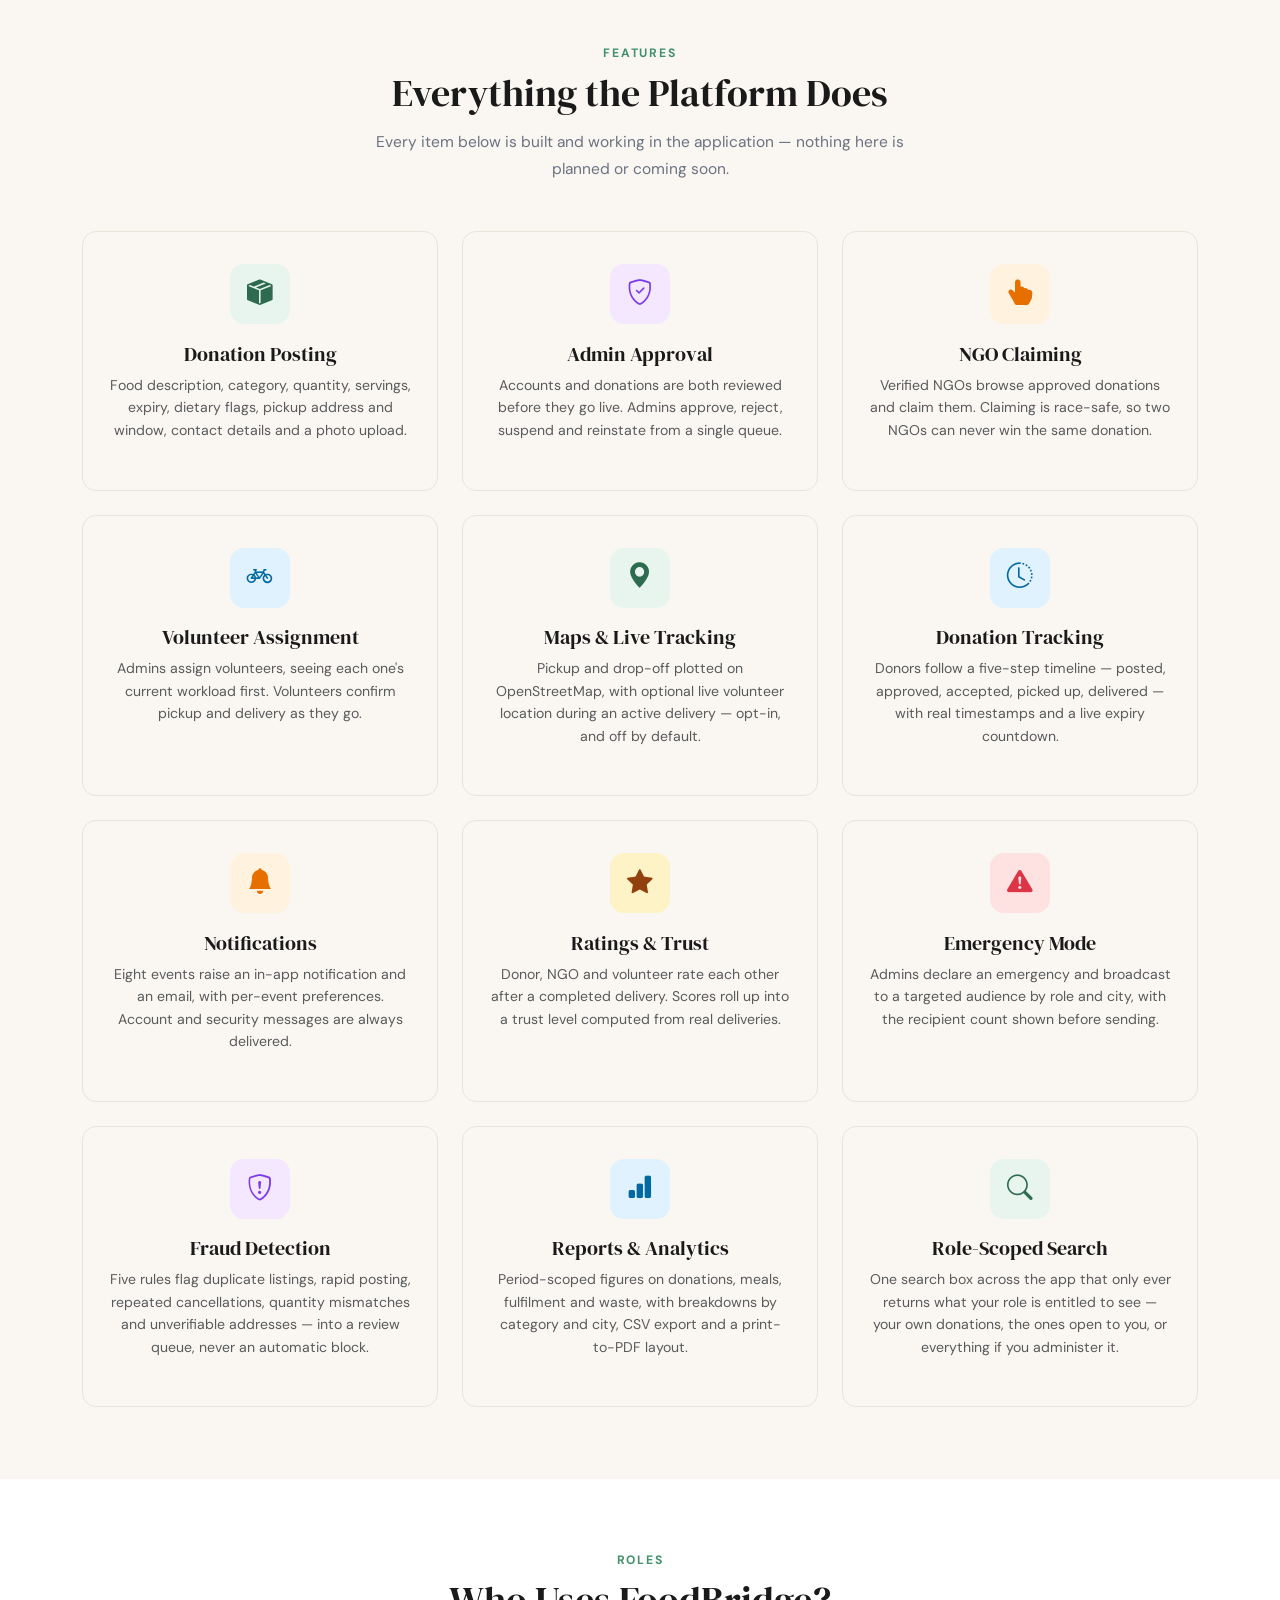
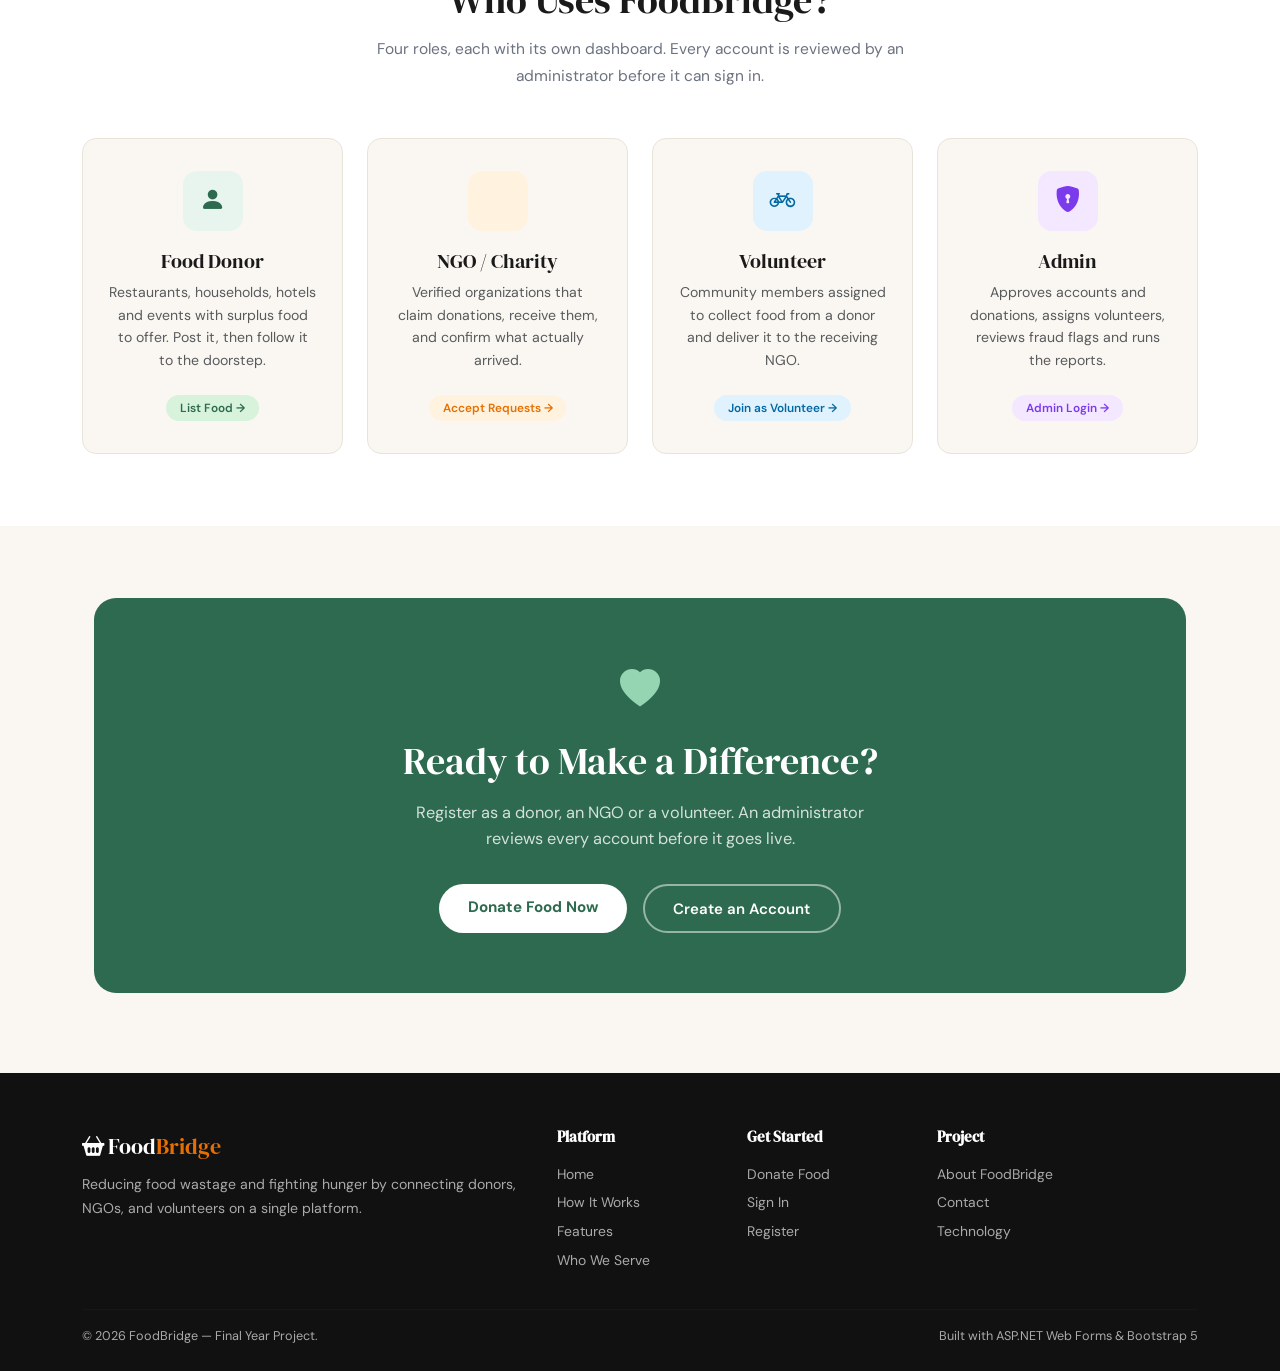
==== commit 60073ff9: "latest changes" ====
--- a/index.html
+++ b/index.html
@@ -4,9 +4,13 @@
   <meta charset="UTF-8"/>
   <meta name="viewport" content="width=device-width,initial-scale=1"/>
   <title>FoodBridge – Leftover Food Management System</title>
+  <meta name="description" content="FoodBridge connects food donors, NGOs and volunteers to redistribute surplus food before it is wasted."/>
   <link href="https://cdn.jsdelivr.net/npm/bootstrap@5.3.3/dist/css/bootstrap.min.css" rel="stylesheet"/>
   <link href="https://cdn.jsdelivr.net/npm/bootstrap-icons@1.11.3/font/bootstrap-icons.min.css" rel="stylesheet"/>
-  <link href="../assets/css/style.css" rel="stylesheet"/>
+  <!-- This file sits at the application root, so assets are addressed from
+       here — not "../assets/…", which resolved above the root and left the
+       page completely unstyled. -->
+  <link href="assets/css/style.css" rel="stylesheet"/>
 </head>
 <body>
 
@@ -21,14 +25,14 @@
       <ul class="navbar-nav mx-auto gap-1">
         <li class="nav-item"><a class="nav-link active" href="index.html">Home</a></li>
         <li class="nav-item"><a class="nav-link" href="#how">How It Works</a></li>
-        <li class="nav-item"><a class="nav-link" href="donations-list.html">Donations</a></li>
+        <li class="nav-item"><a class="nav-link" href="#features">Features</a></li>
         <li class="nav-item"><a class="nav-link" href="#roles">Who We Serve</a></li>
         <li class="nav-item"><a class="nav-link" href="about.html">About</a></li>
         <li class="nav-item"><a class="nav-link" href="about.html#contact">Contact</a></li>
       </ul>
       <div class="d-flex align-items-center gap-2">
-        <a href="login.html" class="nav-link btn-nav-login">Login</a>
-        <a href="donate-form.html" class="nav-link btn-nav-donate">Donate Food</a>
+        <a href="login.aspx" class="nav-link btn-nav-login">Login</a>
+        <a href="Donor/donate-form.aspx" class="nav-link btn-nav-donate">Donate Food</a>
       </div>
     </div>
   </div>
@@ -38,46 +42,53 @@
 <section class="hero-section">
   <div class="container">
     <div class="row align-items-center g-5">
-      <div class="col-lg-6" data-aos="fade-right">
+      <div class="col-lg-6">
         <div class="hero-badge"><i class="bi bi-leaf-fill me-1"></i>Fighting Food Waste, One Meal at a Time</div>
         <h1>Connecting <em>Surplus Food</em><br>with People Who Need It</h1>
         <p class="lead">A centralized platform bridging food donors, NGOs, and volunteers to reduce waste and feed underprivileged communities across Pakistan.</p>
         <div class="d-flex flex-wrap gap-3">
-          <a href="donate-form.html" class="btn-green">Donate Leftover Food</a>
-          <a href="login.html" class="btn-outline-green">Join as NGO / Volunteer</a>
-        </div>
+          
+          <a href="login.aspx" class="btn-outline-green">Join as NGO / Volunteer</a>
+        </div>
+
+        <!-- The three counters that used to sit here ("12,400+ meals",
+             "340+ donors", "85 NGO partners") were invented, and this is a
+             static file that cannot query the database to replace them with
+             real ones. These say what the platform does instead, which is
+             true whether it has run once or a thousand times. -->
         <div class="d-flex flex-wrap gap-4 mt-4">
-          <div><span class="fw-bold text-success">12,400+</span><br><small class="text-muted">Meals Distributed</small></div>
-          <div><span class="fw-bold text-success">340+</span><br><small class="text-muted">Food Donors</small></div>
-          <div><span class="fw-bold text-success">85</span><br><small class="text-muted">NGO Partners</small></div>
-        </div>
-      </div>
+          <div><span class="fw-bold text-success"><i class="bi bi-geo-alt-fill me-1"></i>Mapped</span><br><small class="text-muted">Pickup &amp; drop-off on OpenStreetMap</small></div>
+          <div><span class="fw-bold text-success"><i class="bi bi-bell-fill me-1"></i>Notified</span><br><small class="text-muted">In-app &amp; email at every step</small></div>
+          <div><span class="fw-bold text-success"><i class="bi bi-shield-check me-1"></i>Verified</span><br><small class="text-muted">Admin-approved accounts</small></div>
+        </div>
+      </div>
+
       <div class="col-lg-6">
-        <!-- Mini Dashboard Preview -->
+        <!-- Interface illustration. Deliberately shows the delivery pipeline
+             rather than invented donor names and metrics. -->
         <div class="dash-preview">
           <div class="dash-preview-bar">
             <div class="dash-dot" style="background:#ff5f57"></div>
             <div class="dash-dot" style="background:#febc2e"></div>
             <div class="dash-dot" style="background:#28c840"></div>
-            <span class="text-white opacity-75 ms-auto me-auto" style="font-size:.8rem">FoodBridge Dashboard</span>
+            <span class="text-white opacity-75 ms-auto me-auto" style="font-size:.8rem">FoodBridge — delivery pipeline</span>
           </div>
           <div class="p-3">
-            <div class="row g-2 mb-3">
-              <div class="col-6 col-md-3"><div class="stat-card p-2 text-center"><div class="stat-val" style="font-size:1.5rem;color:var(--green)">142</div><div class="stat-lbl" style="font-size:.7rem">Today</div></div></div>
-              <div class="col-6 col-md-3"><div class="stat-card p-2 text-center"><div class="stat-val" style="font-size:1.5rem;color:var(--amber)">38</div><div class="stat-lbl" style="font-size:.7rem">NGOs</div></div></div>
-              <div class="col-6 col-md-3"><div class="stat-card p-2 text-center"><div class="stat-val" style="font-size:1.5rem;color:var(--blue)">94%</div><div class="stat-lbl" style="font-size:.7rem">Delivered</div></div></div>
-              <div class="col-6 col-md-3"><div class="stat-card p-2 text-center"><div class="stat-val" style="font-size:1.5rem;color:var(--purple)">2.1k</div><div class="stat-lbl" style="font-size:.7rem">Meals</div></div></div>
-            </div>
-            <div class="table-responsive" style="font-size:.8rem">
+            <div class="table-responsive" style="font-size:.82rem">
               <table class="fb-table">
-                <thead><tr><th>Donor</th><th>Food</th><th>Qty</th><th>Status</th></tr></thead>
+                <thead><tr><th class="ps-3">Stage</th><th>Who acts</th><th>Status</th></tr></thead>
                 <tbody>
-                  <tr><td>Ali's Restaurant</td><td>Biryani</td><td>30</td><td><span class="badge-status badge-accepted">Accepted</span></td></tr>
-                  <tr><td>Event Catering</td><td>Mixed</td><td>80</td><td><span class="badge-status badge-pending">Pending</span></td></tr>
-                  <tr><td>Sara Ahmed</td><td>Dal Roti</td><td>10</td><td><span class="badge-status badge-delivered">Delivered</span></td></tr>
+                  <tr><td class="ps-3">Food posted</td><td>Donor</td><td><span class="badge-status badge-pending">Posted</span></td></tr>
+                  <tr><td class="ps-3">Checked &amp; approved</td><td>Admin</td><td><span class="badge-status badge-verified">Approved</span></td></tr>
+                  <tr><td class="ps-3">Claimed</td><td>NGO</td><td><span class="badge-status badge-accepted">Requested</span></td></tr>
+                  <tr><td class="ps-3">Collected</td><td>Volunteer</td><td><span class="badge-status badge-accepted">Picked Up</span></td></tr>
+                  <tr><td class="ps-3">Handed over</td><td>NGO confirms</td><td><span class="badge-status badge-delivered">Delivered</span></td></tr>
                 </tbody>
               </table>
             </div>
+            <div class="text-muted mt-2" style="font-size:.75rem">
+              <i class="bi bi-info-circle me-1"></i>Every stage is timestamped and visible to the donor.
+            </div>
           </div>
         </div>
       </div>
@@ -85,14 +96,16 @@
   </div>
 </section>
 
-<!-- STATS STRIP -->
+<!-- CAPABILITY STRIP -->
+<!-- Was four invented totals. These four are properties of the build itself,
+     so they are checkable rather than claimed. -->
 <div class="stats-strip">
   <div class="container">
     <div class="row text-center g-3">
-      <div class="col-6 col-md-3"><div class="s-num">12,400+</div><div class="s-lbl">Meals Distributed</div></div>
-      <div class="col-6 col-md-3"><div class="s-num">340+</div><div class="s-lbl">Food Donors</div></div>
-      <div class="col-6 col-md-3"><div class="s-num">85</div><div class="s-lbl">NGO Partners</div></div>
-      <div class="col-6 col-md-3"><div class="s-num">200+</div><div class="s-lbl">Active Volunteers</div></div>
+      <div class="col-6 col-md-3"><div class="s-num">4</div><div class="s-lbl">User Roles Supported</div></div>
+      <div class="col-6 col-md-3"><div class="s-num">8</div><div class="s-lbl">Notification Events</div></div>
+      <div class="col-6 col-md-3"><div class="s-num">5</div><div class="s-lbl">Automated Fraud Checks</div></div>
+      <div class="col-6 col-md-3"><div class="s-num">0</div><div class="s-lbl">Paid API Keys Needed</div></div>
     </div>
   </div>
 </div>
@@ -109,25 +122,25 @@
       <div class="col-sm-6 col-lg-3">
         <div class="step-card h-100"><span class="step-num">01</span>
           <div class="step-icon"><i class="bi bi-person-plus-fill"></i></div>
-          <h5>Register & List</h5><p class="text-muted" style="font-size:.9rem">Donors register and post available leftover food with quantity, type, and pickup window.</p>
+          <h5>Register &amp; List</h5><p class="text-muted" style="font-size:.9rem">Donors register, wait for admin approval, then post surplus food with quantity, type, expiry and pickup window.</p>
         </div>
       </div>
       <div class="col-sm-6 col-lg-3">
         <div class="step-card h-100"><span class="step-num">02</span>
-          <div class="step-icon"><i class="bi bi-search"></i></div>
-          <h5>NGO Reviews</h5><p class="text-muted" style="font-size:.9rem">Verified NGOs browse available donations and accept requests that match their capacity.</p>
+          <div class="step-icon"><i class="bi bi-clipboard2-check-fill"></i></div>
+          <h5>Approved &amp; Claimed</h5><p class="text-muted" style="font-size:.9rem">An admin reviews the listing, then verified NGOs see it and claim the ones matching their capacity.</p>
         </div>
       </div>
       <div class="col-sm-6 col-lg-3">
         <div class="step-card h-100"><span class="step-num">03</span>
           <div class="step-icon"><i class="bi bi-truck"></i></div>
-          <h5>Volunteer Picks Up</h5><p class="text-muted" style="font-size:.9rem">Assigned volunteers are notified, pick up food from donor, and deliver to the NGO.</p>
+          <h5>Volunteer Collects</h5><p class="text-muted" style="font-size:.9rem">An admin assigns a volunteer, who confirms pickup and delivery from their own dashboard.</p>
         </div>
       </div>
       <div class="col-sm-6 col-lg-3">
         <div class="step-card h-100"><span class="step-num">04</span>
           <div class="step-icon"><i class="bi bi-check2-circle"></i></div>
-          <h5>Tracked & Confirmed</h5><p class="text-muted" style="font-size:.9rem">Delivery is confirmed, feedback collected, and the transaction logged for full transparency.</p>
+          <h5>Confirmed &amp; Rated</h5><p class="text-muted" style="font-size:.9rem">The NGO confirms what arrived, everyone involved can rate each other, and the whole chain stays on record.</p>
         </div>
       </div>
     </div>
@@ -135,44 +148,98 @@
 </section>
 
 <!-- FEATURES -->
-<section style="padding:72px 0">
-  <div class="container">
-    <div class="row align-items-center g-5 mb-5">
-      <div class="col-lg-5">
-        <div style="background:linear-gradient(145deg,#e8f5ee,#d8f3dc);border-radius:20px;padding:2.5rem;min-height:300px;display:flex;align-items:center;justify-content:center">
-          <i class="bi bi-clipboard2-data-fill" style="font-size:6rem;color:var(--green-mid);opacity:.75"></i>
-        </div>
-      </div>
-      <div class="col-lg-7">
-        <span class="section-tag">For Donors</span>
-        <h2 class="section-title">Easy Food Donation Management</h2>
-        <ul class="feat-list mt-3">
-          <li><i class="bi bi-check-circle-fill"></i>Quick food listing with quantity, type & expiry time</li>
-          <li><i class="bi bi-check-circle-fill"></i>Real-time status updates on your donation</li>
-          <li><i class="bi bi-check-circle-fill"></i>Full history log of all past donations</li>
-          <li><i class="bi bi-check-circle-fill"></i>Receive confirmation when food is delivered</li>
-          <li><i class="bi bi-check-circle-fill"></i>Digital appreciation certificate</li>
-        </ul>
-        <a href="donate-form.html" class="btn-green mt-3 d-inline-block">Start Donating</a>
-      </div>
-    </div>
-    <div class="row align-items-center flex-lg-row-reverse g-5">
-      <div class="col-lg-5">
-        <div style="background:linear-gradient(145deg,#fff3e0,#ffe0b2);border-radius:20px;padding:2.5rem;min-height:300px;display:flex;align-items:center;justify-content:center">
-          <i class="bi bi-people-fill" style="font-size:6rem;color:var(--amber);opacity:.75"></i>
-        </div>
-      </div>
-      <div class="col-lg-7">
-        <span class="section-tag">For NGOs & Volunteers</span>
-        <h2 class="section-title">Coordinate Distribution Efficiently</h2>
-        <ul class="feat-list mt-3">
-          <li><i class="bi bi-check-circle-fill"></i>Browse and accept nearby food donations</li>
-          <li><i class="bi bi-check-circle-fill"></i>Assign volunteers to pickup tasks</li>
-          <li><i class="bi bi-check-circle-fill"></i>Track deliveries in real time</li>
-          <li><i class="bi bi-check-circle-fill"></i>Generate monthly distribution reports</li>
-          <li><i class="bi bi-check-circle-fill"></i>In-system messaging with donors</li>
-        </ul>
-        <a href="login.html" class="btn-amber mt-3 d-inline-block">Register as NGO</a>
+<section id="features" style="padding:72px 0">
+  <div class="container">
+    <div class="text-center mb-5">
+      <span class="section-tag">Features</span>
+      <h2 class="section-title">Everything the Platform Does</h2>
+      <p class="section-sub mx-auto text-center">Every item below is built and working in the application — nothing here is planned or coming soon.</p>
+    </div>
+
+    <div class="row g-4">
+      <div class="col-md-6 col-lg-4">
+        <div class="role-card h-100">
+          <div class="role-icon" style="background:#e8f5ee;color:var(--green)"><i class="bi bi-box-seam-fill"></i></div>
+          <h5>Donation Posting</h5>
+          <p class="text-muted" style="font-size:.88rem">Food description, category, quantity, servings, expiry, dietary flags, pickup address and window, contact details and a photo upload.</p>
+        </div>
+      </div>
+      <div class="col-md-6 col-lg-4">
+        <div class="role-card h-100">
+          <div class="role-icon" style="background:var(--purple-light);color:var(--purple)"><i class="bi bi-shield-check"></i></div>
+          <h5>Admin Approval</h5>
+          <p class="text-muted" style="font-size:.88rem">Accounts and donations are both reviewed before they go live. Admins approve, reject, suspend and reinstate from a single queue.</p>
+        </div>
+      </div>
+      <div class="col-md-6 col-lg-4">
+        <div class="role-card h-100">
+          <div class="role-icon" style="background:var(--amber-light);color:var(--amber)"><i class="bi bi-hand-index-thumb-fill"></i></div>
+          <h5>NGO Claiming</h5>
+          <p class="text-muted" style="font-size:.88rem">Verified NGOs browse approved donations and claim them. Claiming is race-safe, so two NGOs can never win the same donation.</p>
+        </div>
+      </div>
+      <div class="col-md-6 col-lg-4">
+        <div class="role-card h-100">
+          <div class="role-icon" style="background:var(--blue-light);color:var(--blue)"><i class="bi bi-bicycle"></i></div>
+          <h5>Volunteer Assignment</h5>
+          <p class="text-muted" style="font-size:.88rem">Admins assign volunteers, seeing each one's current workload first. Volunteers confirm pickup and delivery as they go.</p>
+        </div>
+      </div>
+      <div class="col-md-6 col-lg-4">
+        <div class="role-card h-100">
+          <div class="role-icon" style="background:#e8f5ee;color:var(--green)"><i class="bi bi-geo-alt-fill"></i></div>
+          <h5>Maps &amp; Live Tracking</h5>
+          <p class="text-muted" style="font-size:.88rem">Pickup and drop-off plotted on OpenStreetMap, with optional live volunteer location during an active delivery — opt-in, and off by default.</p>
+        </div>
+      </div>
+      <div class="col-md-6 col-lg-4">
+        <div class="role-card h-100">
+          <div class="role-icon" style="background:var(--blue-light);color:var(--blue)"><i class="bi bi-clock-history"></i></div>
+          <h5>Donation Tracking</h5>
+          <p class="text-muted" style="font-size:.88rem">Donors follow a five-step timeline — posted, approved, accepted, picked up, delivered — with real timestamps and a live expiry countdown.</p>
+        </div>
+      </div>
+      <div class="col-md-6 col-lg-4">
+        <div class="role-card h-100">
+          <div class="role-icon" style="background:var(--amber-light);color:var(--amber)"><i class="bi bi-bell-fill"></i></div>
+          <h5>Notifications</h5>
+          <p class="text-muted" style="font-size:.88rem">Eight events raise an in-app notification and an email, with per-event preferences. Account and security messages are always delivered.</p>
+        </div>
+      </div>
+      <div class="col-md-6 col-lg-4">
+        <div class="role-card h-100">
+          <div class="role-icon" style="background:#fef3c7;color:#92400e"><i class="bi bi-star-fill"></i></div>
+          <h5>Ratings &amp; Trust</h5>
+          <p class="text-muted" style="font-size:.88rem">Donor, NGO and volunteer rate each other after a completed delivery. Scores roll up into a trust level computed from real deliveries.</p>
+        </div>
+      </div>
+      <div class="col-md-6 col-lg-4">
+        <div class="role-card h-100">
+          <div class="role-icon" style="background:#fee2e2;color:var(--red)"><i class="bi bi-exclamation-triangle-fill"></i></div>
+          <h5>Emergency Mode</h5>
+          <p class="text-muted" style="font-size:.88rem">Admins declare an emergency and broadcast to a targeted audience by role and city, with the recipient count shown before sending.</p>
+        </div>
+      </div>
+      <div class="col-md-6 col-lg-4">
+        <div class="role-card h-100">
+          <div class="role-icon" style="background:var(--purple-light);color:var(--purple)"><i class="bi bi-shield-exclamation"></i></div>
+          <h5>Fraud Detection</h5>
+          <p class="text-muted" style="font-size:.88rem">Five rules flag duplicate listings, rapid posting, repeated cancellations, quantity mismatches and unverifiable addresses — into a review queue, never an automatic block.</p>
+        </div>
+      </div>
+      <div class="col-md-6 col-lg-4">
+        <div class="role-card h-100">
+          <div class="role-icon" style="background:var(--blue-light);color:var(--blue)"><i class="bi bi-bar-chart-fill"></i></div>
+          <h5>Reports &amp; Analytics</h5>
+          <p class="text-muted" style="font-size:.88rem">Period-scoped figures on donations, meals, fulfilment and waste, with breakdowns by category and city, CSV export and a print-to-PDF layout.</p>
+        </div>
+      </div>
+      <div class="col-md-6 col-lg-4">
+        <div class="role-card h-100">
+          <div class="role-icon" style="background:#e8f5ee;color:var(--green)"><i class="bi bi-search"></i></div>
+          <h5>Role-Scoped Search</h5>
+          <p class="text-muted" style="font-size:.88rem">One search box across the app that only ever returns what your role is entitled to see — your own donations, the ones open to you, or everything if you administer it.</p>
+        </div>
       </div>
     </div>
   </div>
@@ -184,73 +251,51 @@
     <div class="text-center mb-5">
       <span class="section-tag">Roles</span>
       <h2 class="section-title">Who Uses FoodBridge?</h2>
+      <p class="section-sub mx-auto text-center">Four roles, each with its own dashboard. Every account is reviewed by an administrator before it can sign in.</p>
     </div>
     <div class="row g-4">
       <div class="col-sm-6 col-lg-3">
         <div class="role-card h-100">
           <div class="role-icon" style="background:#e8f5ee;color:var(--green)"><i class="bi bi-person-fill"></i></div>
-          <h5>Food Donor</h5><p class="text-muted" style="font-size:.88rem">Restaurants, households, hotels and events with surplus food to offer.</p>
-          <a href="donate-form.html" class="badge-status badge-verified mt-2 d-inline-block">List Food →</a>
+          <h5>Food Donor</h5><p class="text-muted" style="font-size:.88rem">Restaurants, households, hotels and events with surplus food to offer. Post it, then follow it to the doorstep.</p>
+          <a href="Donor/donate-form.aspx" class="badge-status badge-verified mt-2 d-inline-block">List Food →</a>
         </div>
       </div>
       <div class="col-sm-6 col-lg-3">
         <div class="role-card h-100">
           <div class="role-icon" style="background:var(--amber-light);color:var(--amber)"><i class="bi bi-building-fill-heart"></i></div>
-          <h5>NGO / Charity</h5><p class="text-muted" style="font-size:.88rem">Verified organizations that accept and distribute food to underprivileged communities.</p>
-          <a href="login.html" class="badge-status badge-role-ngo mt-2 d-inline-block">Accept Requests →</a>
+          <h5>NGO / Charity</h5><p class="text-muted" style="font-size:.88rem">Verified organizations that claim donations, receive them, and confirm what actually arrived.</p>
+          <a href="login.aspx" class="badge-status badge-role-ngo mt-2 d-inline-block">Accept Requests →</a>
         </div>
       </div>
       <div class="col-sm-6 col-lg-3">
         <div class="role-card h-100">
           <div class="role-icon" style="background:var(--blue-light);color:var(--blue)"><i class="bi bi-bicycle"></i></div>
-          <h5>Volunteer</h5><p class="text-muted" style="font-size:.88rem">Community members who pick up food and deliver to NGOs or people in need.</p>
-          <a href="login.html" class="badge-status badge-role-vol mt-2 d-inline-block">Join as Volunteer →</a>
+          <h5>Volunteer</h5><p class="text-muted" style="font-size:.88rem">Community members assigned to collect food from a donor and deliver it to the receiving NGO.</p>
+          <a href="login.aspx" class="badge-status badge-role-vol mt-2 d-inline-block">Join as Volunteer →</a>
         </div>
       </div>
       <div class="col-sm-6 col-lg-3">
         <div class="role-card h-100">
           <div class="role-icon" style="background:var(--purple-light);color:var(--purple)"><i class="bi bi-shield-lock-fill"></i></div>
-          <h5>Admin</h5><p class="text-muted" style="font-size:.88rem">System administrator managing users, verifying NGOs, and overseeing all activity.</p>
-          <a href="login.html" class="badge-status badge-role-admin mt-2 d-inline-block">Admin Login →</a>
-        </div>
-      </div>
-    </div>
-  </div>
-</section>
-
-<!-- RECENT DONATIONS -->
-<section style="padding:72px 0">
-  <div class="container">
-    <div class="d-flex align-items-end justify-content-between flex-wrap gap-3 mb-4">
-      <div><span class="section-tag">Live Feed</span><h2 class="section-title mb-0">Recent Donations</h2></div>
-      <a href="donations-list.html" class="btn-outline-green">View All</a>
-    </div>
-    <div class="fb-card p-0 overflow-hidden">
-      <div class="table-responsive">
-        <table class="fb-table">
-          <thead><tr><th class="ps-4">Donor</th><th>Food Type</th><th>Quantity</th><th>Location</th><th>NGO Assigned</th><th>Status</th></tr></thead>
-          <tbody>
-            <tr><td class="ps-4"><strong>Ali's Restaurant</strong><br><small class="text-muted">21 Apr 2025</small></td><td>Biryani & Naan</td><td>30 plates</td><td><i class="bi bi-geo-alt text-muted me-1"></i>Gulshan, Karachi</td><td>Edhi Foundation</td><td><span class="badge-status badge-accepted">Accepted</span></td></tr>
-            <tr><td class="ps-4"><strong>Park View Hall</strong><br><small class="text-muted">21 Apr 2025</small></td><td>Mixed Cuisines</td><td>200 plates</td><td><i class="bi bi-geo-alt text-muted me-1"></i>DHA, Lahore</td><td>Saylani Welfare</td><td><span class="badge-status badge-delivered">Delivered</span></td></tr>
-            <tr><td class="ps-4"><strong>Sara Ahmed</strong><br><small class="text-muted">20 Apr 2025</small></td><td>Dal & Roti</td><td>10 plates</td><td><i class="bi bi-geo-alt text-muted me-1"></i>F-10, Islamabad</td><td>Al-Khidmat</td><td><span class="badge-status badge-delivered">Delivered</span></td></tr>
-            <tr><td class="ps-4"><strong>Marriott Catering</strong><br><small class="text-muted">20 Apr 2025</small></td><td>Continental Buffet</td><td>150 plates</td><td><i class="bi bi-geo-alt text-muted me-1"></i>Clifton, Karachi</td><td>—</td><td><span class="badge-status badge-pending">Pending</span></td></tr>
-          </tbody>
-        </table>
+          <h5>Admin</h5><p class="text-muted" style="font-size:.88rem">Approves accounts and donations, assigns volunteers, reviews fraud flags and runs the reports.</p>
+          <a href="login.aspx" class="badge-status badge-role-admin mt-2 d-inline-block">Admin Login →</a>
+        </div>
       </div>
     </div>
   </div>
 </section>
 
 <!-- CTA -->
-<section style="padding:0 0 80px">
+<section style="padding:72px 0 80px">
   <div class="container">
     <div class="cta-block">
       <i class="bi bi-heart-fill fs-1 mb-3 d-block" style="color:var(--green-light)"></i>
       <h2>Ready to Make a Difference?</h2>
-      <p>Join thousands of donors, volunteers, and NGOs already fighting food waste and hunger together.</p>
+      <p>Register as a donor, an NGO or a volunteer. An administrator reviews every account before it goes live.</p>
       <div class="d-flex justify-content-center flex-wrap gap-3">
-        <a href="donate-form.html" class="btn-white">Donate Food Now</a>
-        <a href="login.html" style="border:2px solid rgba(255,255,255,.5);color:#fff;border-radius:50px;padding:.65rem 1.8rem;font-weight:600;display:inline-block">Register as NGO</a>
+        <a href="Donor/donate-form.aspx" class="btn-white">Donate Food Now</a>
+        <a href="login.aspx" style="border:2px solid rgba(255,255,255,.5);color:#fff;border-radius:50px;padding:.65rem 1.8rem;font-weight:600;display:inline-block">Create an Account</a>
       </div>
     </div>
   </div>
@@ -260,20 +305,34 @@
 <footer class="fb-footer">
   <div class="container">
     <div class="row g-4">
-      <div class="col-lg-4">
+      <div class="col-lg-5">
         <div class="brand mb-2"><i class="bi bi-basket2-fill me-1"></i>Food<span>Bridge</span></div>
         <p style="font-size:.88rem;line-height:1.7">Reducing food wastage and fighting hunger by connecting donors, NGOs, and volunteers on a single platform.</p>
       </div>
-      <div class="col-6 col-md-3 col-lg-2"><h6>Platform</h6><a href="index.html">Home</a><a href="#how">How It Works</a><a href="donations-list.html">Donations</a></div>
-      <div class="col-6 col-md-3 col-lg-2"><h6>Users</h6><a href="donate-form.html">Food Donors</a><a href="login.html">NGOs</a><a href="login.html">Volunteers</a><a href="login.html">Admin</a></div>
-      <div class="col-6 col-md-3 col-lg-2"><h6>Support</h6><a href="about.html">About Us</a><a href="about.html#contact">Contact</a><a href="#">Privacy Policy</a></div>
-      <div class="col-6 col-md-3 col-lg-2"><h6>Connect</h6><a href="#"><i class="bi bi-facebook me-1"></i>Facebook</a><a href="#"><i class="bi bi-instagram me-1"></i>Instagram</a><a href="#"><i class="bi bi-twitter-x me-1"></i>Twitter/X</a></div>
-    </div>
-    <hr/><div class="d-flex flex-wrap justify-content-between gap-2"><small>© 2025 FoodBridge. All rights reserved.</small><small>Built with Bootstrap 5</small></div>
+      <div class="col-6 col-md-4 col-lg-2"><h6>Platform</h6>
+        <a href="index.html">Home</a>
+        <a href="#how">How It Works</a>
+        <a href="#features">Features</a>
+        <a href="#roles">Who We Serve</a>
+      </div>
+      <div class="col-6 col-md-4 col-lg-2"><h6>Get Started</h6>
+        <a href="Donor/donate-form.aspx">Donate Food</a>
+        <a href="login.aspx">Sign In</a>
+        <a href="login.aspx">Register</a>
+      </div>
+      <div class="col-6 col-md-4 col-lg-3"><h6>Project</h6>
+        <a href="about.html">About FoodBridge</a>
+        <a href="about.html#contact">Contact</a>
+        <a href="about.html#tech">Technology</a>
+      </div>
+    </div>
+    <!-- Social links and a Privacy Policy link were removed: there are no
+         FoodBridge social accounts and no privacy document exists. -->
+    <hr/><div class="d-flex flex-wrap justify-content-between gap-2"><small>© 2026 FoodBridge — Final Year Project.</small><small>Built with ASP.NET Web Forms &amp; Bootstrap 5</small></div>
   </div>
 </footer>
 
 <script src="https://cdn.jsdelivr.net/npm/bootstrap@5.3.3/dist/js/bootstrap.bundle.min.js"></script>
-<script src="../js/main.js"></script>
+<script src="assets/js/main.js"></script>
 </body>
 </html>
